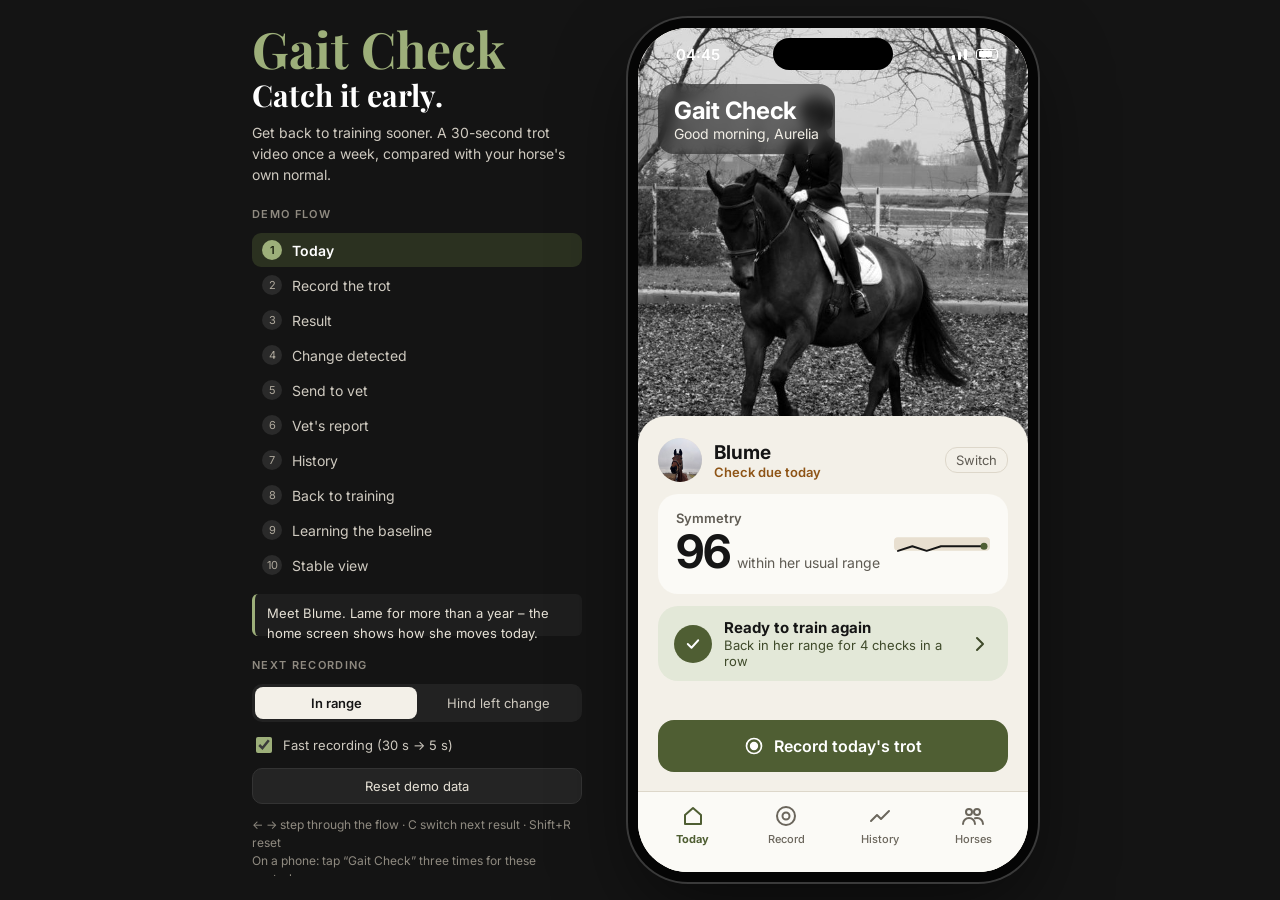
==== app/index.html @ 00a832dd "Add Gait Check demo web app, mockups and project README - app/: interactive demo of all 10 mockup sc" ====
<!DOCTYPE html>
<html lang="en">
<head>
<meta charset="utf-8">
<meta name="viewport" content="width=device-width, initial-scale=1, viewport-fit=cover">
<meta name="theme-color" content="#F3F0E8">
<meta name="description" content="Gait Check – catch lameness early from a 30-second trot video. Interactive demo app.">
<meta name="apple-mobile-web-app-capable" content="yes">
<meta name="mobile-web-app-capable" content="yes">
<meta name="apple-mobile-web-app-status-bar-style" content="default">
<meta name="apple-mobile-web-app-title" content="Gait Check">
<title>Gait Check</title>
<link rel="icon" href="assets/icon.svg" type="image/svg+xml">
<link rel="apple-touch-icon" href="assets/icon-192.png">
<link rel="manifest" href="manifest.webmanifest">
<link rel="preconnect" href="https://fonts.googleapis.com">
<link rel="preconnect" href="https://fonts.gstatic.com" crossorigin>
<link href="https://fonts.googleapis.com/css2?family=Inter:wght@400;500;600;700&family=Playfair+Display:wght@700&display=swap" rel="stylesheet">
<link rel="stylesheet" href="css/app.css">
</head>
<body>
<div class="stage">
  <aside class="side" aria-label="Demo controls">
    <button class="side-close" id="closeSide" aria-label="Close demo controls">×</button>
    <h1>Gait Check<span>Catch it early.</span></h1>
    <p>Get back to training sooner. A 30-second trot video once a week, compared with your horse's own normal.</p>

    <div class="side-sec">Demo flow</div>
    <ol class="scenes" id="scenes"></ol>
    <p class="note" id="note" aria-live="polite"></p>

    <div class="side-sec">Next recording</div>
    <div class="side-seg" id="nextSeg">
      <button data-next="normal">In range</button>
      <button data-next="change">Hind left change</button>
    </div>
    <label class="side-tgl"><input type="checkbox" id="fast"> Fast recording (30 s → 5 s)</label>
    <button class="side-btn" id="resetDemo">Reset demo data</button>
    <p class="hint">← → step through the flow · C switch next result · Shift+R reset<br>On a phone: tap “Gait Check” three times for these controls.</p>
  </aside>

  <div class="phonewrap" id="wrap">
    <div class="phone" id="phone">
      <div class="statusbar" aria-hidden="true"><span id="sbTime">9:41</span><span class="sb-ic"><i></i><i></i><i></i><b></b></span></div>
      <main id="view"></main>
      <div class="toast" id="toast" role="status"></div>
      <div class="snack" id="snack" role="status"></div>
      <div class="sheet" id="sheet"></div>
    </div>
  </div>
</div>

<script src="js/data.js"></script>
<script src="js/ui.js"></script>
<script src="js/charts.js"></script>
<script src="js/screens.js"></script>
<script src="js/app.js"></script>
</body>
</html>
---- app/css/app.css ----
/* Gait Check – demo app styles */
:root {
  --bg: #F3F0E8; --paper: #FBFAF6; --ink: #151515; --muted: #5F5B53; --muted2: #6B665C;
  --line: #ECE7DC; --line2: #DDD7CA; --band: #E8DFD0; --green: #4F5E33; --green-d: #3F4A2A;
  --green-l: #E3E8D8; --olive: #9DAF7A; --red: #B83A2E; --red-l: #F6E3DF; --amber: #C57A2A; --amber-d: #8E5416;
  --stage: #141414; --r: 20px;
  --safe-t: env(safe-area-inset-top, 0px); --safe-b: env(safe-area-inset-bottom, 0px);
}
* { box-sizing: border-box; }
[hidden] { display: none !important; }
html, body { margin: 0; height: 100%; }
body { background: var(--stage); font-family: Inter, system-ui, -apple-system, "Segoe UI", sans-serif; color: var(--ink); -webkit-tap-highlight-color: transparent; -webkit-font-smoothing: antialiased; }
button { font-family: inherit; font-size: inherit; color: inherit; }
button:focus-visible, input:focus-visible, textarea:focus-visible, label:focus-within { outline: 2px solid var(--green); outline-offset: 2px; }
img { display: block; }

/* ================= stage + presenter ================= */
.stage { position: fixed; inset: 0; display: flex; align-items: center; justify-content: center; gap: 56px; padding: 24px; }
.side { scrollbar-width: thin; scrollbar-color: #333 transparent; color: #F3F0E8; width: 330px; max-height: calc(100vh - 48px); overflow-y: auto; display: flex; flex-direction: column; gap: 12px; }
.side h1 { font-family: "Playfair Display", Georgia, serif; font-size: 50px; line-height: 1; margin: 0; color: var(--olive); }
.side h1 span { color: #FFF; display: block; font-size: 30px; margin-top: 6px; }
.side p { margin: 0; color: #CFCAC0; font-size: 14px; line-height: 1.5; }
.side-sec { font-size: 11px; text-transform: uppercase; letter-spacing: .12em; color: #8F8A80; margin-top: 10px; font-weight: 600; }
.scenes { list-style: none; margin: 0; padding: 0; display: flex; flex-direction: column; gap: 1px; }
.scenes button { width: 100%; background: none; border: none; color: #CFCAC0; text-align: left; font-size: 14px; padding: 7px 10px; border-radius: 9px; cursor: pointer; display: flex; gap: 10px; align-items: center; }
.scenes button:hover { background: #242424; color: #FFF; }
.scenes button.on { background: #2B3120; color: #FFF; font-weight: 600; }
.sn { width: 20px; height: 20px; border-radius: 10px; background: #2A2A2A; color: #AFA99D; font-size: 11px; display: inline-flex; align-items: center; justify-content: center; flex-shrink: 0; }
.on .sn { background: var(--olive); color: #1C2210; }
.side .note { background: #1E1E1E; border-left: 3px solid var(--olive); padding: 10px 12px; border-radius: 6px; font-size: 13px; color: #E6E1D6; min-height: 42px; }
.side-seg { display: grid; grid-template-columns: 1fr 1fr; background: #222; border-radius: 10px; padding: 3px; }
.side-seg button { background: none; border: none; color: #CFCAC0; padding: 8px; border-radius: 8px; cursor: pointer; font-size: 13px; }
.side-seg button.on { background: #F3F0E8; color: var(--ink); font-weight: 600; }
.side-tgl { font-size: 13px; color: #CFCAC0; display: flex; gap: 8px; align-items: center; cursor: pointer; }
.side-tgl input { accent-color: var(--olive); width: 16px; height: 16px; }
.side-btn { background: #242424; border: 1px solid #333; color: #E6E1D6; border-radius: 10px; padding: 9px; cursor: pointer; font-size: 13px; }
.side-btn:hover { background: #2E2E2E; }
.side .hint { font-size: 12px; color: #8F8A80; }
.side-close { display: none; }

.phonewrap { position: relative; flex-shrink: 0; }
.phone { width: 390px; height: 844px; border-radius: 50px; overflow: hidden; position: relative; background: var(--bg); box-shadow: 0 0 0 10px #050505, 0 0 0 12px #3A3A3A, 0 30px 80px rgba(0, 0, 0, .55); transform-origin: top left; isolation: isolate; }
#view { position: absolute; inset: 0; }

.statusbar { position: absolute; top: 0; left: 0; right: 0; height: 46px; z-index: 30; display: flex; justify-content: space-between; align-items: center; padding: 6px 30px 0 38px; font-size: 15px; font-weight: 600; pointer-events: none; color: var(--ink); }
.statusbar::after { content: ""; position: absolute; left: 50%; top: 10px; width: 120px; height: 32px; transform: translateX(-50%); background: #000; border-radius: 20px; }
.sb-ic { display: flex; gap: 3px; align-items: flex-end; }
.sb-ic i { width: 3px; background: currentColor; border-radius: 1px; } .sb-ic i:nth-child(1) { height: 5px } .sb-ic i:nth-child(2) { height: 8px } .sb-ic i:nth-child(3) { height: 11px }
.sb-ic b { width: 22px; height: 11px; border: 1.5px solid currentColor; border-radius: 3px; margin-left: 6px; position: relative; } .sb-ic b::after { content: ""; position: absolute; inset: 1.5px 5px 1.5px 1.5px; background: currentColor; border-radius: 1px; }
body[data-screen="record"] .statusbar, body[data-screen="today"] .statusbar, body[data-screen="baseline"] .statusbar { color: #FFF; }

/* mobile: the app is the page */
body.mobile { background: var(--bg); }
body.mobile .stage { display: block; padding: 0; }
body.mobile .side { display: none; }
body.mobile .phonewrap { width: 100% !important; height: 100% !important; }
body.mobile .phone { width: 100%; height: 100%; border-radius: 0; box-shadow: none; transform: none; }
body.mobile .statusbar { display: none; }
body.mobile.show-side .side { display: flex; position: fixed; inset: 0; z-index: 100; width: auto; max-height: none; background: var(--stage); padding: 24px 20px; }
body.mobile.show-side .side-close { display: block; position: absolute; top: 14px; right: 16px; background: none; border: none; color: #FFF; font-size: 30px; cursor: pointer; }

/* ================= app primitives ================= */
.scr { position: absolute; inset: 0; display: flex; flex-direction: column; background: var(--bg); overflow: hidden; }
.scr.enter { animation: enter .32s cubic-bezier(.2, .8, .2, 1); }
@keyframes enter { from { opacity: 0; transform: translateY(10px); } }
.pad { flex: 1; overflow-y: auto; padding: calc(56px + var(--safe-t)) 20px 18px; display: flex; flex-direction: column; gap: 14px; scrollbar-width: none; }
.pad::-webkit-scrollbar { display: none; }
body.mobile .pad { padding-top: calc(28px + var(--safe-t)); }
.pad.nobar { padding-bottom: calc(26px + var(--safe-b)); }
.pad-full { padding: calc(60px + var(--safe-t)) 20px calc(28px + var(--safe-b)); gap: 14px; overflow-y: auto; }
body.mobile .pad-full { padding-top: calc(30px + var(--safe-t)); }
.center { align-items: center; text-align: center; }
.grow { flex: 1; min-width: 0; }
.row { display: flex; align-items: center; gap: 12px; }
.stack { display: flex; flex-direction: column; gap: 10px; }
.mt-auto { margin-top: auto !important; }
.w100 { width: 100%; }
.m0 { margin: 0; }
.muted { color: var(--muted); }
.sm { font-size: 13px; }
.b { font-weight: 600; }
.red { color: var(--red); } .green { color: var(--green); } .amber { color: var(--amber-d); }
.trunc { overflow: hidden; text-overflow: ellipsis; white-space: nowrap; }
h2.t { margin: 0; font-size: 26px; font-weight: 700; letter-spacing: -.5px; line-height: 1.15; }
h2.t.xl { font-size: 32px; letter-spacing: -.8px; }
p { line-height: 1.5; font-size: 15px; }
.lbl { font-size: 13px; font-weight: 600; color: var(--muted); }
.sec { font-size: 13px; font-weight: 600; color: var(--muted); margin: 4px 0 -6px; }
.card { background: var(--paper); border-radius: var(--r); border: none; }
.pad-c { padding: 16px 18px; }
.tap { cursor: pointer; text-align: left; transition: transform .12s, background .2s; width: 100%; }
.tap:active { transform: scale(.985); }
.list { padding: 2px 16px; display: flex; flex-direction: column; }
.li { display: flex; align-items: center; gap: 12px; min-height: 48px; border: none; background: none; border-bottom: 1px solid var(--line); font-size: 15px; padding: 0; width: 100%; text-align: left; }
.li:last-child { border-bottom: none; }
.li b { font-weight: 700; min-width: 26px; text-align: right; }
.delta { font-size: 12px; color: var(--muted2); background: var(--bg); border-radius: 8px; padding: 2px 7px; }
.delta.red { background: var(--red-l); color: var(--red); }

.btn { min-height: 52px; border-radius: 16px; border: none; display: flex; align-items: center; justify-content: center; gap: 10px; font-size: 16px; font-weight: 600; cursor: pointer; width: 100%; transition: transform .12s, opacity .2s; flex-shrink: 0; }
.btn:active { transform: scale(.98); }
.btn:disabled { opacity: .45; cursor: default; }
.btn.green { background: var(--green); color: #FFF; }
.btn.black { background: var(--ink); color: #FFF; }
.btn.white { background: #FFF; color: var(--ink); min-height: 44px; }
.btn.outline { background: transparent; border: 2px solid var(--ink); color: var(--ink); }
.btn.auto { width: auto; padding: 0 22px; min-height: 46px; }
.lnk { background: none; border: none; color: var(--green); font-weight: 600; cursor: pointer; display: inline-flex; gap: 6px; align-items: center; font-size: 15px; }
.round { width: 44px; height: 44px; border-radius: 22px; border: none; background: rgba(30, 30, 30, .6); display: flex; align-items: center; justify-content: center; cursor: pointer; backdrop-filter: blur(6px); }
.back { width: 44px; height: 44px; margin-left: -10px; display: flex; align-items: center; justify-content: center; background: none; border: none; cursor: pointer; flex-shrink: 0; }
.hdr { display: flex; align-items: center; gap: 4px; }
.ck { width: 26px; height: 26px; border-radius: 13px; background: var(--green); display: inline-flex; align-items: center; justify-content: center; flex-shrink: 0; }
.ck.big { width: 38px; height: 38px; border-radius: 19px; }
.ring { width: 22px; height: 22px; border-radius: 12px; border: 2px solid #C8C1B2; flex-shrink: 0; }
.okc { width: 22px; display: inline-flex; justify-content: center; }
.av { border-radius: 50%; object-fit: cover; object-position: center 25%; flex-shrink: 0; background: var(--band); }
.ini { width: 52px; height: 52px; border-radius: 50%; background: var(--band); display: inline-flex; align-items: center; justify-content: center; font-size: 18px; font-weight: 700; color: var(--muted); flex-shrink: 0; }
.dot { width: 8px; height: 8px; border-radius: 4px; display: inline-block; flex-shrink: 0; background: var(--green); margin-right: 6px; vertical-align: middle; }
.dot.ok, .dot.back { background: var(--green); } .dot.flag, .dot.out { background: var(--red); } .dot.amber { background: var(--amber); }
.dot.improving { background: transparent; border: 2px solid #8F8A80; width: 10px; height: 10px; border-radius: 5px; }
.dot.learning { background: #C8C1B2; }
.bars { display: flex; gap: 6px; }
.bar { flex: 1; height: 8px; border-radius: 4px; background: var(--line2); }
.bar.on { background: var(--green); }
.bars.sm { margin-top: 6px; width: 120px; } .bars.sm .bar { height: 5px; }
.num { font-size: 46px; font-weight: 700; letter-spacing: -1.5px; line-height: 1; }
.num.s { font-size: 30px; letter-spacing: -1px; }
.score { display: flex; align-items: baseline; gap: 8px; margin: 2px 0 4px; }
.score .muted { font-size: 14px; }
.note { display: flex; gap: 12px; align-items: flex-start; padding: 14px 16px; border-radius: 18px; font-size: 15px; line-height: 1.4; border: none; }
.note svg { flex-shrink: 0; margin-top: 1px; }
.note.good { background: var(--green-l); color: var(--green-d); }
.note.bad { background: var(--red-l); color: #7E2219; }
.note.info { background: var(--band); color: #4A463F; }
.spin { width: 18px; height: 18px; border-radius: 50%; border: 2.5px solid var(--line2); border-top-color: var(--green); animation: spin .8s linear infinite; display: inline-block; }
.spin.w { border-color: rgba(255, 255, 255, .3); border-top-color: #FFF; }
@keyframes spin { to { transform: rotate(360deg); } }

/* tabs */
.tabs { flex-shrink: 0; background: var(--paper); border-top: 1px solid var(--line2); display: grid; grid-template-columns: repeat(4, 1fr); padding: 8px 8px calc(22px + var(--safe-b)); }
body.mobile .tabs { padding-bottom: calc(10px + var(--safe-b)); }
.tabs button { background: none; border: none; display: flex; flex-direction: column; align-items: center; gap: 4px; color: var(--muted2); font-size: 11px; font-weight: 500; cursor: pointer; padding: 4px 0; }
.tabs button.on { color: var(--green); font-weight: 700; }

/* charts */
.chart { position: relative; margin-top: 8px; touch-action: pan-y; cursor: crosshair; }
.chart-svg { width: 100%; height: auto; display: block; overflow: visible; }
.chart .seg { stroke-dasharray: 400; stroke-dashoffset: 400; animation: draw .5s ease-out forwards; animation-delay: var(--d); }
.chart .pt { opacity: 0; animation: pop .25s ease-out forwards; animation-delay: calc(var(--d) + 120ms); transform-box: fill-box; transform-origin: center; }
@keyframes draw { to { stroke-dashoffset: 0; } }
@keyframes pop { from { opacity: 0; transform: scale(.3); } to { opacity: 1; transform: scale(1); } }
.chart .tip { position: absolute; top: -6px; background: var(--ink); color: #FFF; font-size: 12px; padding: 5px 9px; border-radius: 8px; white-space: nowrap; pointer-events: none; }
.chart .tip .red { color: #FF9C8F; }
.legend { display: flex; align-items: center; gap: 8px; font-size: 13px; color: var(--muted); margin-top: 6px; }
.legend .sw { width: 20px; height: 12px; border-radius: 3px; background: var(--band); }

/* ================= TODAY ================= */
.hero { position: absolute; top: 0; left: 0; right: 0; width: 100%; object-fit: cover; }
.today-hero { height: 52%; object-position: center 40%; filter: grayscale(1) contrast(1.05); }
.hero-blank { display: flex; align-items: center; justify-content: center; background: linear-gradient(160deg, #6F7D52, #3A4526); }
.hero-blank span { font-family: "Playfair Display", serif; font-size: 140px; color: rgba(255, 255, 255, .22); }
.brand { position: absolute; top: calc(56px + var(--safe-t)); left: 20px; padding: 12px 16px; border-radius: 16px; background: rgba(20, 20, 20, .58); backdrop-filter: blur(6px); color: #FFF; user-select: none; }
body.mobile .brand { top: calc(20px + var(--safe-t)); }
.brand-t { font-size: 24px; font-weight: 700; letter-spacing: -.3px; }
.brand-s { font-size: 14px; color: #F1EEE6; }
.sheet-card { position: absolute; left: 0; right: 0; bottom: 0; top: 46%; background: var(--bg); border-radius: 28px 28px 0 0; padding: 22px 20px 16px; display: flex; flex-direction: column; gap: 12px; overflow-y: auto; scrollbar-width: none; }
.today .sheet-card { bottom: calc(84px + var(--safe-b)); border-radius: 28px 28px 0 0; }
body.mobile .today .sheet-card { bottom: calc(64px + var(--safe-b)); }
.today .tabs { position: absolute; left: 0; right: 0; bottom: 0; }
.horse-switch { background: none; border: none; text-align: left; cursor: pointer; padding: 0; width: 100%; }
.h-name { font-size: 19px; font-weight: 700; }
.h-name.l { font-size: 26px; letter-spacing: -.4px; }
.switch { border: 1px solid var(--line2); border-radius: 12px; padding: 4px 10px; }
.sym { padding: 16px 18px; display: flex; align-items: center; justify-content: space-between; gap: 12px; }
.ready { background: var(--green-l); padding: 12px 16px; display: flex; align-items: center; gap: 12px; color: var(--green-d); }
.ready b, .alert b { display: block; font-size: 15px; color: var(--ink); }
.ready span span, .ready .grow span, .alert .grow span { display: block; font-size: 13px; }
.alert { background: var(--red-l); padding: 12px 16px; display: flex; align-items: center; gap: 12px; color: #7E2219; }
.alert-ic { width: 38px; height: 38px; border-radius: 12px; background: var(--red); display: inline-flex; align-items: center; justify-content: center; flex-shrink: 0; }
.learn { padding: 16px 18px; display: flex; align-items: center; gap: 12px; }
.learn > div { flex: 1; }
.learn .big-sub { font-size: 22px; font-weight: 700; margin: 2px 0 10px; }
.duepill { align-self: flex-start; font-size: 13px; color: var(--amber-d); background: #F6E9D6; border-radius: 12px; padding: 6px 12px; }

/* ================= RECORD ================= */
.record { background: #111; color: #FFF; }
.vf { position: absolute; inset: 0 0 154px; overflow: hidden; background: #000; }
.vf-media { width: 100%; height: 100%; object-fit: cover; }
.is-rec #vfImg { animation: drift 6s ease-in-out infinite alternate; }
@keyframes drift { to { transform: scale(1.06) translateY(-1.5%); } }
.kp { position: absolute; inset: 0; width: 100%; height: 100%; pointer-events: none; }
.kp .kpt { fill: rgba(255, 255, 255, 0); stroke: #FFF; stroke-width: 2; opacity: 0; }
.kp .bbox { fill: none; stroke: #9DAF7A; stroke-width: 2.5; stroke-dasharray: 10 8; opacity: 0; }
.kp .scan { stroke: rgba(157, 175, 122, .9); stroke-width: 3; opacity: 0; }
.is-rec .kp .kpt, .kp.an .kpt { animation: kp 1.1s ease-in-out infinite; animation-delay: calc(var(--i) * 90ms); }
.is-rec .kp .bbox, .kp.an .bbox { opacity: .9; animation: dash 1s linear infinite; }
.kp.an .scan, .is-rec .kp .scan { animation: scan 2.2s ease-in-out infinite; }
@keyframes kp { 0%, 100% { opacity: .2; r: 9; } 50% { opacity: 1; r: 15; } }
@keyframes dash { to { stroke-dashoffset: -36; } }
@keyframes scan { 0% { transform: translateY(440px); opacity: 0; } 15% { opacity: 1; } 85% { opacity: 1; } 100% { transform: translateY(780px); opacity: 0; } }
.vf-guide { position: absolute; inset: 22% 20% 12%; border: 2px dashed rgba(255, 255, 255, .6); border-radius: 22px; }
.vf-guide span::after { content: "Fit all four hooves in here"; position: absolute; bottom: -30px; left: 0; right: 0; text-align: center; font-size: 13px; color: rgba(255, 255, 255, .85); }
.rec-top { position: absolute; top: calc(52px + var(--safe-t)); left: 16px; right: 16px; display: flex; justify-content: space-between; align-items: center; z-index: 2; }
body.mobile .rec-top { top: calc(16px + var(--safe-t)); }
.chip { background: rgba(30, 30, 30, .6); backdrop-filter: blur(6px); padding: 10px 16px; border-radius: 20px; font-weight: 600; font-size: 15px; }
.howto { position: absolute; top: calc(108px + var(--safe-t)); left: 16px; right: 16px; background: rgba(30, 30, 30, .66); backdrop-filter: blur(8px); border-radius: 20px; padding: 16px 18px; transition: opacity .35s, transform .35s; }
body.mobile .howto { top: calc(72px + var(--safe-t)); }
.howto.away { opacity: 0; transform: translateY(-12px); pointer-events: none; }
.howto b { font-size: 17px; }
.howto ul { list-style: none; margin: 10px 0 0; padding: 0; display: flex; flex-direction: column; gap: 6px; font-size: 14px; color: #E9E5DC; }
.howto li { display: flex; gap: 10px; align-items: center; }
.rec-live { position: absolute; top: calc(112px + var(--safe-t)); left: 50%; transform: translateX(-50%); background: rgba(20, 20, 20, .7); padding: 8px 14px; border-radius: 16px; font-size: 14px; display: flex; gap: 8px; align-items: center; white-space: nowrap; }
body.mobile .rec-live { top: calc(76px + var(--safe-t)); }
.rdot { width: 10px; height: 10px; border-radius: 5px; background: #E5484D; animation: blink 1s infinite; }
@keyframes blink { 50% { opacity: .2; } }
.rec-bar { position: absolute; left: 0; right: 0; bottom: 0; height: calc(154px + var(--safe-b)); background: #1A1A1A; padding: 14px 24px var(--safe-b); display: flex; flex-direction: column; }
.prog { height: 4px; border-radius: 2px; background: #444; overflow: hidden; }
.prog span { display: block; height: 100%; width: 0; background: #E5484D; transition: width .1s linear; }
.rec-ctrl { display: flex; align-items: center; justify-content: space-between; margin-top: 18px; }
.thumb { width: 52px; height: 52px; border-radius: 10px; overflow: hidden; border: 2px solid #FFF; cursor: pointer; position: relative; }
.thumb img { width: 100%; height: 100%; object-fit: cover; }
.thumb-ic { position: absolute; inset: 0; background: rgba(0, 0, 0, .35); display: flex; align-items: center; justify-content: center; }
.shutter { width: 78px; height: 78px; border-radius: 50%; border: 4px solid #FFF; background: none; padding: 5px; cursor: pointer; }
.shutter span { display: block; width: 100%; height: 100%; border-radius: 50%; background: #E5484D; transition: all .25s; }
.shutter.on span { border-radius: 10px; transform: scale(.5); }
.timer { font-size: 18px; font-weight: 600; width: 52px; text-align: right; font-variant-numeric: tabular-nums; }
.src { text-align: center; font-size: 12px; color: #9C978C; margin-top: 12px; }

/* ================= ANALYSING ================= */
.an-frame { position: relative; border-radius: 22px; overflow: hidden; height: 300px; background: #DDD7CA; flex-shrink: 0; }
.an-frame img { width: 100%; height: 100%; object-fit: cover; }
.an-frame .kp { inset: 0; }
.scanonly { position: absolute; inset: 0; background: linear-gradient(transparent 45%, rgba(157, 175, 122, .5) 50%, transparent 55%); background-size: 100% 200%; animation: scan2 1.6s linear infinite; }
@keyframes scan2 { from { background-position: 0 100%; } to { background-position: 0 -100%; } }
.an-badge { position: absolute; left: 14px; bottom: 14px; background: rgba(20, 20, 20, .75); color: #FFF; font-weight: 600; font-size: 14px; padding: 8px 14px; border-radius: 16px; }
.an-badge.done { background: var(--green); }
.steps .li { min-height: 52px; color: var(--muted); transition: color .3s; }
.stp { width: 26px; height: 26px; border-radius: 13px; display: inline-flex; align-items: center; justify-content: center; flex-shrink: 0; background: var(--line); }
.stp svg, .stp .spin { display: none; }
.step.doing { color: var(--ink); } .step.doing .stp { background: none; } .step.doing .spin { display: inline-block; }
.step.done { color: var(--ink); } .step.done .stp { background: var(--green); animation: pop .3s; } .step.done svg { display: block; }

/* ================= CHANGE / HISTORY / VET ================= */
.spacer-toast { height: 86px; flex-shrink: 0; }
.seg { display: grid; grid-auto-flow: column; grid-auto-columns: 1fr; background: var(--line); border-radius: 12px; padding: 3px; }
.seg button { border: none; background: none; padding: 8px 4px; border-radius: 10px; font-size: 13px; font-weight: 600; color: var(--muted); cursor: pointer; }
.seg button.on { background: var(--paper); color: var(--ink); box-shadow: 0 1px 3px rgba(0, 0, 0, .08); }
.hist .st { font-size: 14px; color: var(--muted); white-space: nowrap; }
.hist .st.flag, .hist .st.out { color: var(--red); } .hist .st.back { color: var(--green); font-weight: 600; }
.hist svg { color: #B5AFA3; }
.cb { cursor: pointer; min-height: 62px; }
.cb input { position: absolute; opacity: 0; pointer-events: none; }
.cb .box { width: 26px; height: 26px; border-radius: 6px; border: 2px solid #8F8A80; display: inline-flex; align-items: center; justify-content: center; flex-shrink: 0; transition: background .15s; }
.cb .box svg { opacity: 0; }
.cb input:checked + .box { background: var(--green); border-color: var(--green); }
.cb input:checked + .box svg { opacity: 1; }
.cb .n { display: block; font-weight: 500; text-align: left; }
.cb .d { display: block; }
textarea, .fld input { width: 100%; border: 1px solid var(--line2); background: var(--paper); border-radius: 16px; padding: 14px 16px; font: inherit; font-size: 15px; resize: none; color: var(--ink); }
.okbig { width: 96px; height: 96px; border-radius: 48px; background: var(--green); display: flex; align-items: center; justify-content: center; margin-top: 60px; animation: pop .45s cubic-bezier(.2, 1.4, .4, 1); }
.linkbox { display: flex; align-items: center; gap: 10px; padding: 12px 16px; width: 100%; text-align: left; }

/* vet report */
.report { background: #FFF; }
.browser { flex-shrink: 0; display: flex; align-items: center; gap: 6px; padding: calc(50px + var(--safe-t)) 12px 8px 22px; background: #EFEDE7; border-bottom: 1px solid var(--line2); }
body.mobile .browser { padding-top: calc(10px + var(--safe-t)); }
.url { flex: 1; background: #FFF; border-radius: 10px; padding: 8px 12px; font-size: 13px; color: var(--muted); text-align: center; }
.rp { flex: 1; overflow-y: auto; padding: 20px; font-size: 14px; }
.rp-head { display: flex; justify-content: space-between; align-items: flex-start; gap: 12px; }
.rp-brand { font-size: 11px; letter-spacing: .1em; text-transform: uppercase; color: var(--green); font-weight: 700; }
.rp h2 { margin: 4px 0 2px; font-size: 28px; letter-spacing: -.5px; }
.rp h4 { margin: 22px 0 8px; font-size: 13px; text-transform: uppercase; letter-spacing: .06em; color: var(--muted); }
.rp-flag, .rp-ok { margin-top: 16px; padding: 12px 14px; border-radius: 12px; display: flex; flex-direction: column; gap: 2px; }
.rp-flag { background: var(--red-l); color: #7E2219; } .rp-ok { background: var(--green-l); color: var(--green-d); }
.rp-note { margin-top: 12px; border-left: 3px solid var(--line2); padding-left: 12px; }
.rp-note p { margin: 2px 0 0; }
.rp-grid { display: grid; grid-template-columns: 1fr 1fr; gap: 10px; }
.rp-leg { border: 1px solid var(--line); border-radius: 12px; padding: 10px; }
.rp-leg.flag { border-color: #E9B9B1; background: #FFF8F6; }
.rp-lh { display: flex; flex-direction: column; font-size: 13px; } .rp-lh small { color: var(--muted); }
.rp-leg .chart { margin-top: 4px; cursor: default; }
.rp-tbl { width: 100%; border-collapse: collapse; font-size: 13px; font-variant-numeric: tabular-nums; }
.rp-tbl th, .rp-tbl td { padding: 7px 4px; border-bottom: 1px solid var(--line); text-align: right; }
.rp-tbl th:first-child, .rp-tbl td:first-child { text-align: left; }
.rp-tbl th { color: var(--muted); font-weight: 600; }
.rp-tbl tr.flag td:first-child { color: var(--red); font-weight: 600; }
.rp-vids { display: grid; grid-template-columns: repeat(4, 1fr); gap: 6px; }
.rp-vid { position: relative; border-radius: 8px; overflow: hidden; aspect-ratio: 3/4; }
.rp-vid img { width: 100%; height: 100%; object-fit: cover; }
.rp-vid span { position: absolute; left: 4px; bottom: 4px; background: rgba(0, 0, 0, .6); color: #FFF; font-size: 10px; padding: 2px 5px; border-radius: 5px; }
.rp-ul { margin: 0; padding-left: 18px; line-height: 1.7; }
.rp-disc { margin-top: 22px; font-size: 12px; color: var(--muted); border-top: 1px solid var(--line); padding-top: 12px; }

/* ================= BASELINE ================= */
.bl-hero { height: 38%; object-position: center 20%; }
.sheet-card.bl { top: 33%; padding-bottom: calc(28px + var(--safe-b)); }
.sheet-card.bl .card.list { flex-shrink: 0; }
.abs-tl { position: absolute; top: calc(54px + var(--safe-t)); left: 16px; z-index: 2; }
body.mobile .abs-tl { top: calc(16px + var(--safe-t)); }

/* ================= TRAINING ================= */
.hero-card { background: var(--green); color: #FFF; border-radius: 24px; padding: 20px 22px; }
.hero-card.bad { background: var(--red); }
.hero-card h3 { margin: 6px 0 4px; font-size: 26px; letter-spacing: -.4px; }
.hero-card p { margin: 0 0 12px; color: rgba(255, 255, 255, .88); font-size: 15px; }
.op { opacity: .85; }
.cks { display: flex; gap: 8px; }
.cks span { width: 34px; height: 34px; border-radius: 17px; background: #E3E8D8; color: var(--green-d); display: inline-flex; align-items: center; justify-content: center; animation: pop .35s backwards; }
.cks span:nth-child(2) { animation-delay: .08s } .cks span:nth-child(3) { animation-delay: .16s } .cks span:nth-child(4) { animation-delay: .24s }
.wks { display: grid; grid-template-columns: repeat(4, 1fr); gap: 8px; margin-top: 12px; }
.wk { background: var(--bg); border-radius: 14px; padding: 8px 4px; text-align: center; font-size: 13px; font-weight: 600; color: var(--muted); display: flex; flex-direction: column; gap: 6px; align-items: center; }
.wk.cur { background: var(--green-l); color: var(--green-d); }
.dots { display: flex; gap: 4px; }
.dots i { width: 11px; height: 11px; border-radius: 6px; border: 2px solid currentColor; }
.dots i.f { background: currentColor; }
.loads { display: grid; grid-template-columns: repeat(3, 1fr); gap: 8px; }
.load { min-height: 50px; border-radius: 16px; border: 1px solid var(--line2); background: var(--paper); font-size: 14px; font-weight: 600; cursor: pointer; }
.load.on { border: 2px solid var(--green); background: var(--green-l); color: #2F3A1C; }

/* ================= HORSES ================= */
.horse { padding: 14px 16px; display: flex; align-items: center; gap: 14px; cursor: pointer; width: 100%; text-align: left; border: 2px solid transparent; transition: transform .12s; }
.horse:active { transform: scale(.985); }
.horse.act { border-color: var(--line2); }
.horse .h-name { display: block; font-size: 18px; }
.horse .hl { display: block; font-size: 14px; margin-top: 2px; }
.okl { color: var(--green-d); }
.pill { background: var(--ink); color: #FFF; border-radius: 18px; padding: 9px 16px; font-weight: 600; font-size: 14px; flex-shrink: 0; }
.addh { border: 2px dashed #C8C1B2; background: none; border-radius: var(--r); min-height: 60px; display: flex; align-items: center; justify-content: center; gap: 10px; font-size: 16px; font-weight: 600; cursor: pointer; color: #3A3732; flex-shrink: 0; }
.share-card { background: var(--band); border-radius: var(--r); padding: 18px; display: flex; flex-direction: column; gap: 10px; align-items: flex-start; }

/* ================= overlays ================= */
.toast { position: absolute; left: 12px; right: 12px; top: 0; z-index: 40; transform: translateY(-140%); transition: transform .5s cubic-bezier(.2, .9, .3, 1.15); cursor: pointer; }
.toast.show { transform: translateY(calc(50px + var(--safe-t))); }
body.mobile .toast.show { transform: translateY(calc(10px + var(--safe-t))); }
.toast-in { background: rgba(251, 250, 246, .97); border-radius: 22px; padding: 12px 14px; display: flex; gap: 12px; box-shadow: 0 10px 30px rgba(0, 0, 0, .18); backdrop-filter: blur(10px); }
.toast-ic { width: 40px; height: 40px; border-radius: 10px; display: inline-flex; align-items: center; justify-content: center; flex-shrink: 0; background: var(--green); }
.toast-tx { display: flex; flex-direction: column; font-size: 14px; flex: 1; }
.toast-app { font-size: 13px; color: var(--muted); display: flex; justify-content: space-between; }
.toast-app em { font-style: normal; }
.snack { position: absolute; left: 50%; bottom: 104px; transform: translate(-50%, 20px); background: var(--ink); color: #FFF; padding: 11px 18px; border-radius: 14px; font-size: 14px; opacity: 0; transition: all .3s; z-index: 45; pointer-events: none; white-space: nowrap; max-width: 90%; overflow: hidden; text-overflow: ellipsis; }
.snack.show { opacity: 1; transform: translate(-50%, 0); }
.sheet { position: absolute; inset: 0; z-index: 50; pointer-events: none; }
.sheet.show { pointer-events: auto; }
.sheet-bg { position: absolute; inset: 0; background: rgba(0, 0, 0, .35); opacity: 0; transition: opacity .3s; }
.sheet.show .sheet-bg { opacity: 1; }
.sheet-panel { position: absolute; left: 0; right: 0; bottom: 0; background: var(--bg); border-radius: 26px 26px 0 0; padding: 10px 20px calc(30px + var(--safe-b)); display: flex; flex-direction: column; gap: 14px; transform: translateY(105%); transition: transform .35s cubic-bezier(.2, .9, .3, 1); max-height: 85%; overflow-y: auto; }
.sheet.show .sheet-panel { transform: none; }
.grab { width: 40px; height: 5px; border-radius: 3px; background: #C8C1B2; align-self: center; }
.sheet-panel h3 { margin: 4px 0 0; font-size: 22px; }
.fld { display: flex; flex-direction: column; gap: 6px; }
.fld > span { font-size: 13px; font-weight: 600; color: var(--muted); }
.seg.two { grid-template-columns: 1fr 1fr; } .seg.three { grid-template-columns: repeat(3, 1fr); }

@media (prefers-reduced-motion: reduce) { *, *::before, *::after { animation-duration: .01ms !important; animation-iteration-count: 1 !important; transition-duration: .01ms !important; } }

/* print: only the vet report */
@media print {
  body { background: #FFF; }
  .side, .statusbar, .browser, .tabs, .toast, .snack, .sheet { display: none !important; }
  .stage, .phonewrap, .phone, #view, .scr { position: static !important; transform: none !important; width: auto !important; height: auto !important; box-shadow: none !important; border-radius: 0 !important; overflow: visible !important; display: block !important; }
  .rp { overflow: visible; padding: 0; font-size: 12pt; }
  .rp-grid { grid-template-columns: 1fr 1fr 1fr 1fr; }
}
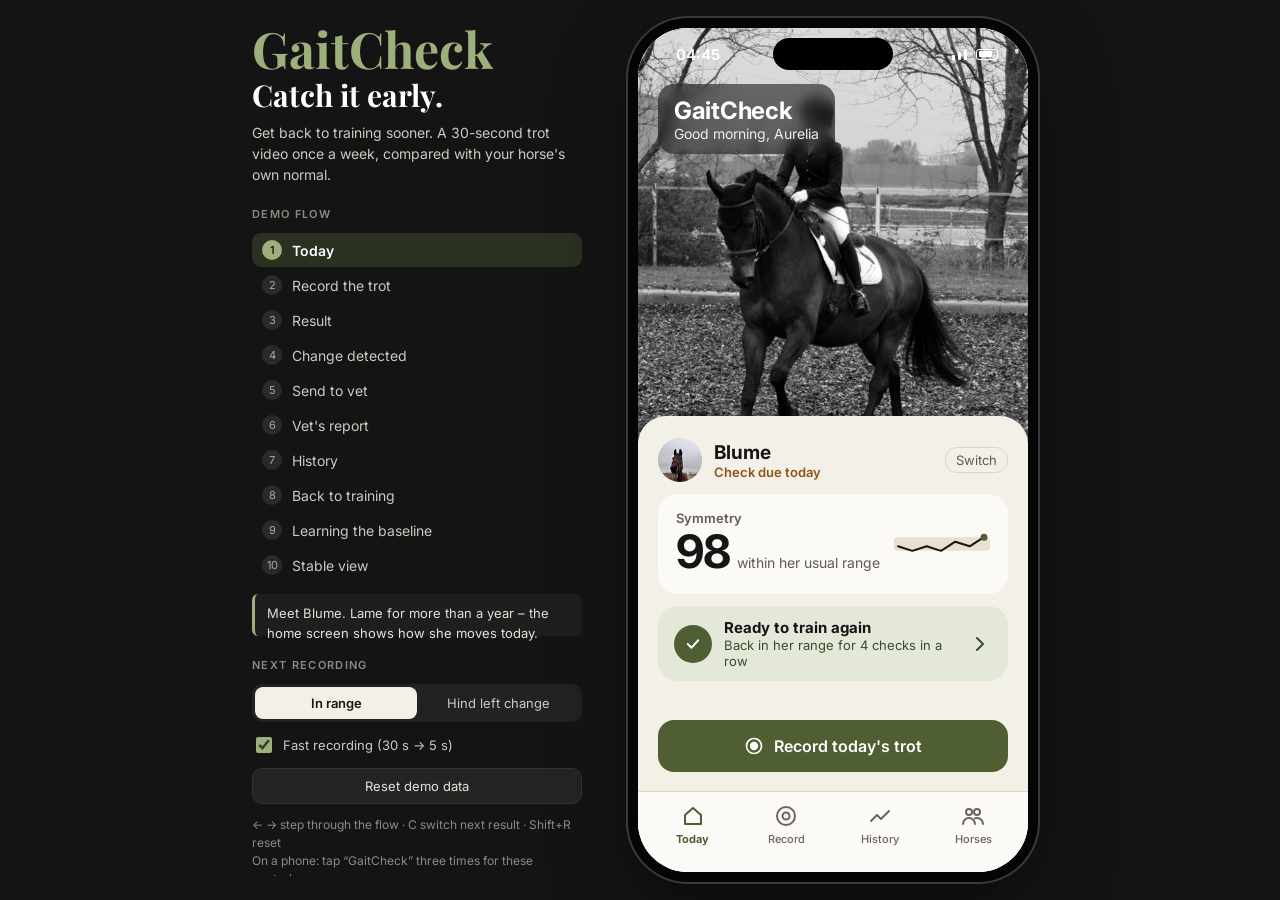
==== commit 3a0d5f22: "Write the name as GaitCheck everywhere - One word, capital G and C, in website, app, manifest, READM" ====
--- a/app/index.html
+++ b/app/index.html
@@ -4,12 +4,12 @@
 <meta charset="utf-8">
 <meta name="viewport" content="width=device-width, initial-scale=1, viewport-fit=cover">
 <meta name="theme-color" content="#F3F0E8">
-<meta name="description" content="Gait Check – catch lameness early from a 30-second trot video. Interactive demo app.">
+<meta name="description" content="GaitCheck – catch lameness early from a 30-second trot video. Interactive demo app.">
 <meta name="apple-mobile-web-app-capable" content="yes">
 <meta name="mobile-web-app-capable" content="yes">
 <meta name="apple-mobile-web-app-status-bar-style" content="default">
-<meta name="apple-mobile-web-app-title" content="Gait Check">
-<title>Gait Check</title>
+<meta name="apple-mobile-web-app-title" content="GaitCheck">
+<title>GaitCheck</title>
 <link rel="icon" href="assets/icon.svg" type="image/svg+xml">
 <link rel="apple-touch-icon" href="assets/icon-192.png">
 <link rel="manifest" href="manifest.webmanifest">
@@ -22,7 +22,7 @@
 <div class="stage">
   <aside class="side" aria-label="Demo controls">
     <button class="side-close" id="closeSide" aria-label="Close demo controls">×</button>
-    <h1>Gait Check<span>Catch it early.</span></h1>
+    <h1>GaitCheck<span>Catch it early.</span></h1>
     <p>Get back to training sooner. A 30-second trot video once a week, compared with your horse's own normal.</p>
 
     <div class="side-sec">Demo flow</div>
@@ -36,7 +36,7 @@
     </div>
     <label class="side-tgl"><input type="checkbox" id="fast"> Fast recording (30 s → 5 s)</label>
     <button class="side-btn" id="resetDemo">Reset demo data</button>
-    <p class="hint">← → step through the flow · C switch next result · Shift+R reset<br>On a phone: tap “Gait Check” three times for these controls.</p>
+    <p class="hint">← → step through the flow · C switch next result · Shift+R reset<br>On a phone: tap “GaitCheck” three times for these controls.</p>
   </aside>
 
   <div class="phonewrap" id="wrap">
--- a/app/css/app.css
+++ b/app/css/app.css
@@ -1,4 +1,4 @@
-/* Gait Check – demo app styles */
+/* GaitCheck – demo app styles */
 :root {
   --bg: #F3F0E8; --paper: #FBFAF6; --ink: #151515; --muted: #5F5B53; --muted2: #6B665C;
   --line: #ECE7DC; --line2: #DDD7CA; --band: #E8DFD0; --green: #4F5E33; --green-d: #3F4A2A;
@@ -198,8 +198,6 @@
 @keyframes kp { 0%, 100% { opacity: .2; r: 9; } 50% { opacity: 1; r: 15; } }
 @keyframes dash { to { stroke-dashoffset: -36; } }
 @keyframes scan { 0% { transform: translateY(440px); opacity: 0; } 15% { opacity: 1; } 85% { opacity: 1; } 100% { transform: translateY(780px); opacity: 0; } }
-.vf-guide { position: absolute; inset: 22% 20% 12%; border: 2px dashed rgba(255, 255, 255, .6); border-radius: 22px; }
-.vf-guide span::after { content: "Fit all four hooves in here"; position: absolute; bottom: -30px; left: 0; right: 0; text-align: center; font-size: 13px; color: rgba(255, 255, 255, .85); }
 .rec-top { position: absolute; top: calc(52px + var(--safe-t)); left: 16px; right: 16px; display: flex; justify-content: space-between; align-items: center; z-index: 2; }
 body.mobile .rec-top { top: calc(16px + var(--safe-t)); }
 .chip { background: rgba(30, 30, 30, .6); backdrop-filter: blur(6px); padding: 10px 16px; border-radius: 20px; font-weight: 600; font-size: 15px; }
@@ -217,9 +215,9 @@
 .prog { height: 4px; border-radius: 2px; background: #444; overflow: hidden; }
 .prog span { display: block; height: 100%; width: 0; background: #E5484D; transition: width .1s linear; }
 .rec-ctrl { display: flex; align-items: center; justify-content: space-between; margin-top: 18px; }
-.thumb { width: 52px; height: 52px; border-radius: 10px; overflow: hidden; border: 2px solid #FFF; cursor: pointer; position: relative; }
+.thumb { width: 52px; height: 52px; border-radius: 10px; overflow: hidden; border: 2px solid #FFF; position: relative; }
+.round.ghost { visibility: hidden; }
 .thumb img { width: 100%; height: 100%; object-fit: cover; }
-.thumb-ic { position: absolute; inset: 0; background: rgba(0, 0, 0, .35); display: flex; align-items: center; justify-content: center; }
 .shutter { width: 78px; height: 78px; border-radius: 50%; border: 4px solid #FFF; background: none; padding: 5px; cursor: pointer; }
 .shutter span { display: block; width: 100%; height: 100%; border-radius: 50%; background: #E5484D; transition: all .25s; }
 .shutter.on span { border-radius: 10px; transform: scale(.5); }
